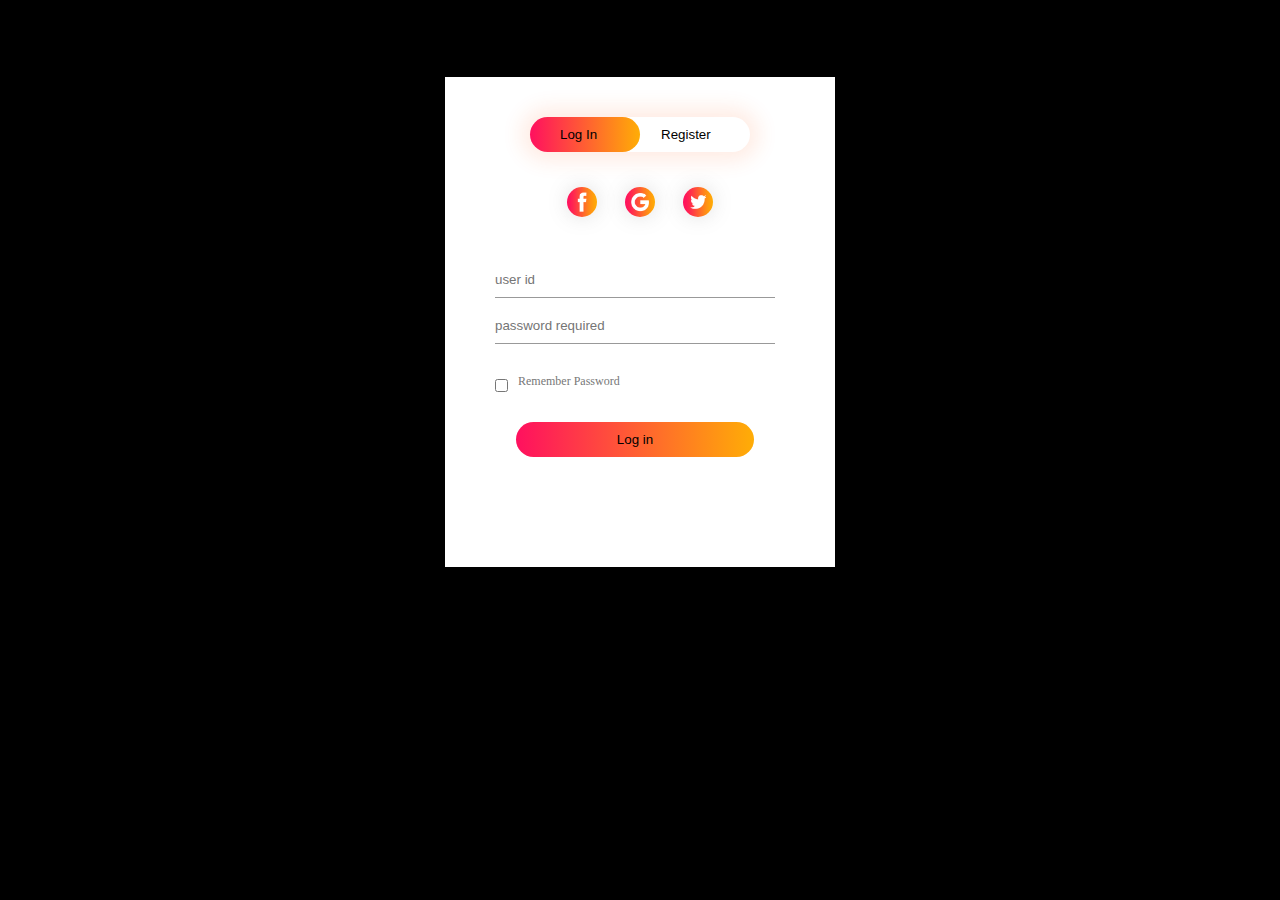
==== login page/HtmlCode.html @ 4aaf9341 "commit" ====
<!DOCTYPE html>
<html lang="en">

<head>
    <meta charset="UTF-8">
    <meta http-equiv="X-UA-Compatible" content="IE=edge">
    <meta name="viewport" content="width=device-width, initial-scale=1.0">
    <title>Conatct information</title>
    <link rel="stylesheet" href="CssCode.css">
</head>

<body>

    <div class="container" data-aos="zoom-in-down">
        <div class="form-box">
            <div class="button-box">
                <div id="btn"></div>
                <button type="button" class="toggle-btn" onclick="login()">Log In</button>
                <button type="button" class="toggle-btn" onclick="register()">Register</button>
            </div>
            <div class="social-box">
                <img src="project png/fb.png">
                <img src="project png/gp.png">
                <img src="project png/tw.png">
            </div>
            <form id="login" class="input-form">
                <input type="text" class="input-field" placeholder="user id" required>
                <input type="password" class="input-field" placeholder="password required" required>
                <input type="checkbox" class="check-box"><span class="log">Remember Password</span>
                <button type="submit" class="submit-btn">Log in</button>
            </form>
            <form id="register" class="input-form">
                <input type="text" class="input-field" placeholder="user name" required>
                <input type="email" class="input-field" placeholder="Email id" required>
                <input type="password" class="input-field" placeholder="password required" required>
                <input type="checkbox" class="check-box" required><span class="log">I agree to the terms & conditions</span>
                <button type="submit" class="submit-btn">Register</button>
            </form>

        </div>

    </div>

    </div>
    <script>
        var x = document.getElementById("login");
        var y = document.getElementById("register");
        var z = document.getElementById("btn");


        function register() {

            x.style.left = "-400px";
            y.style.left = "50px";
            z.style.left = "110px";

        }

        function login() {

            x.style.left = "50px";
            y.style.left = "450px";
            z.style.left = "0px";

        }

    </script>

</body>

</html>
---- login page/CssCode.css ----
*
{
    margin: 0;
    padding: 0;
}

.container{
    background-color: black;
    height: 100%;
    width: 100%;
    background-image: linear-gradient(rgba(0,0,0,0.4),rgba(0,0,0,0.4),url(banner.jpg));
    background-position: center;
    background-size: cover;
    position: absolute;
}

.form-box
{
    width: 380px;
    height: 480px;
    position: relative;
    margin: 6% auto;
    background: #fff;
    padding: 5px;
    overflow: hidden;
}

.button-box
{
    width: 220px;
    margin: 35px auto;
    position: relative;
    box-shadow:0 0 20px 9px #ff61241f ;
    border-radius: 30px;

}

.toggle-btn
{
    padding: 10px 30px;
    cursor: pointer;
    background: transparent;
    border: 0;
    outline: none;
    position: relative;
}

#btn
{
    top:0;
    left:0;
    position: absolute;
    width: 110px;
    height: 100%;
    background: linear-gradient(to right,#ff105f,#ffad06);
    border-radius: 30px;
    transition: .5s;
}

.social-box{
    margin: 30px auto;
    text-align: center;
}

.social-box img
{
    width:30px;
    margin: 0 12px;
    box-shadow: 0 0 20px 0 #7f7f7f3d;
    cursor: pointer;
    border-radius: 50%;

}

.input-form
{
    top: 180px;
    position: absolute;
    width: 280px;
    transition: .5s;

}

.input-field
{
    width: 100%;
    padding: 10px 0;
    margin: 5px 0;
    border-top: 0;
    border-left: 0;
    border-right: 0;
    border-bottom:1px solid #999;
    outline: none;
    background: transparent;
}

.submit-btn
{
    width: 85%;
    padding: 10px 30px;
    cursor: pointer;
    display: block;
    margin: auto;
    background: linear-gradient(to right,#ff105f,#ffad06);
    border: 0;
    outline: none;
    border-radius: 32px;
}

.check-box
{
    margin:30px 10px 30px 0;
}

.log
{
    color: #777;
    font-size: 12px;
    bottom: 68px;
    position: absolute;
}

#login
{
    left: 50px;
}

#register
{
    left:450px;
}
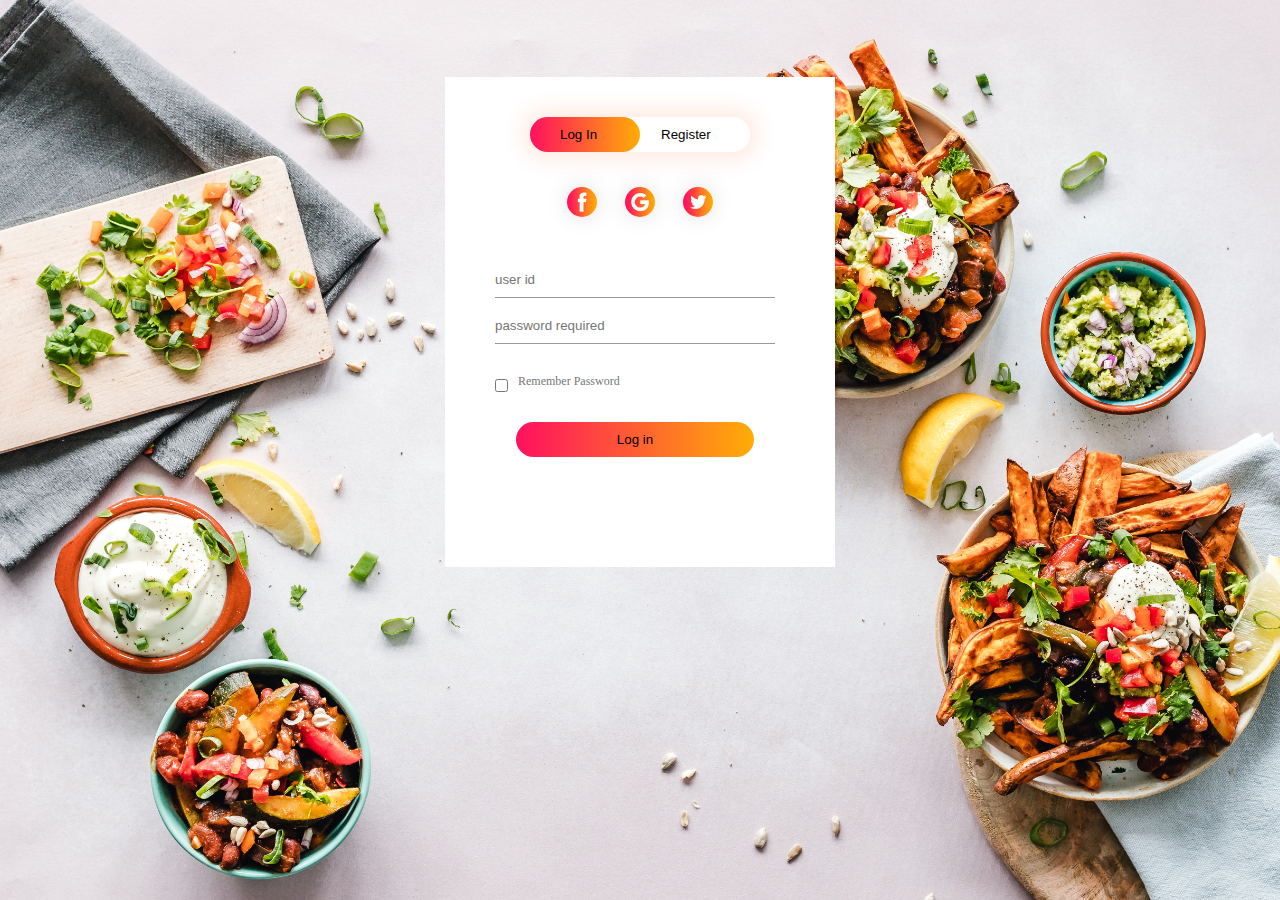
==== commit 3c13a55c: "my first commit" ====
--- a/login page/HtmlCode.html
+++ b/login page/HtmlCode.html
@@ -13,6 +13,7 @@
 
     <div class="container" data-aos="zoom-in-down">
         <div class="form-box">
+           
             <div class="button-box">
                 <div id="btn"></div>
                 <button type="button" class="toggle-btn" onclick="login()">Log In</button>
@@ -24,16 +25,15 @@
                 <img src="project png/tw.png">
             </div>
             <form id="login" class="input-form">
-                <input type="text" class="input-field" placeholder="user id" required>
-                <input type="password" class="input-field" placeholder="password required" required>
-                <input type="checkbox" class="check-box"><span class="log">Remember Password</span>
+                <input type="text" class="input-field" id="user-id"placeholder="user id" required>
+                <input type="password" class="input-field" id="password"placeholder="password required" required>
+                <input type="checkbox" class="check-box" ><span class="log">Remember Password</span>
                 <button type="submit" class="submit-btn">Log in</button>
             </form>
             <form id="register" class="input-form">
-                <input type="text" class="input-field" placeholder="user name" required>
-                <input type="email" class="input-field" placeholder="Email id" required>
-                <input type="password" class="input-field" placeholder="password required" required>
-                <input type="checkbox" class="check-box" required><span class="log">I agree to the terms & conditions</span>
+                <input type="text" class="input-field" id="user-id"placeholder="user name" required>
+                <input type="email" class="input-field" id="email-id"placeholder="Email id" required>
+                <input type="password" class="input-field" id="password" placeholder="password required" required>
                 <button type="submit" class="submit-btn">Register</button>
             </form>
 
@@ -43,6 +43,7 @@
 
     </div>
     <script>
+       
         var x = document.getElementById("login");
         var y = document.getElementById("register");
         var z = document.getElementById("btn");
@@ -65,6 +66,7 @@
         }
 
     </script>
+  
 
 </body>
 
--- a/login page/CssCode.css
+++ b/login page/CssCode.css
@@ -5,10 +5,9 @@
 }
 
 .container{
-    background-color: black;
     height: 100%;
     width: 100%;
-    background-image: linear-gradient(rgba(0,0,0,0.4),rgba(0,0,0,0.4),url(banner.jpg));
+    background-image: url(/images/logbg.jpg);
     background-position: center;
     background-size: cover;
     position: absolute;
